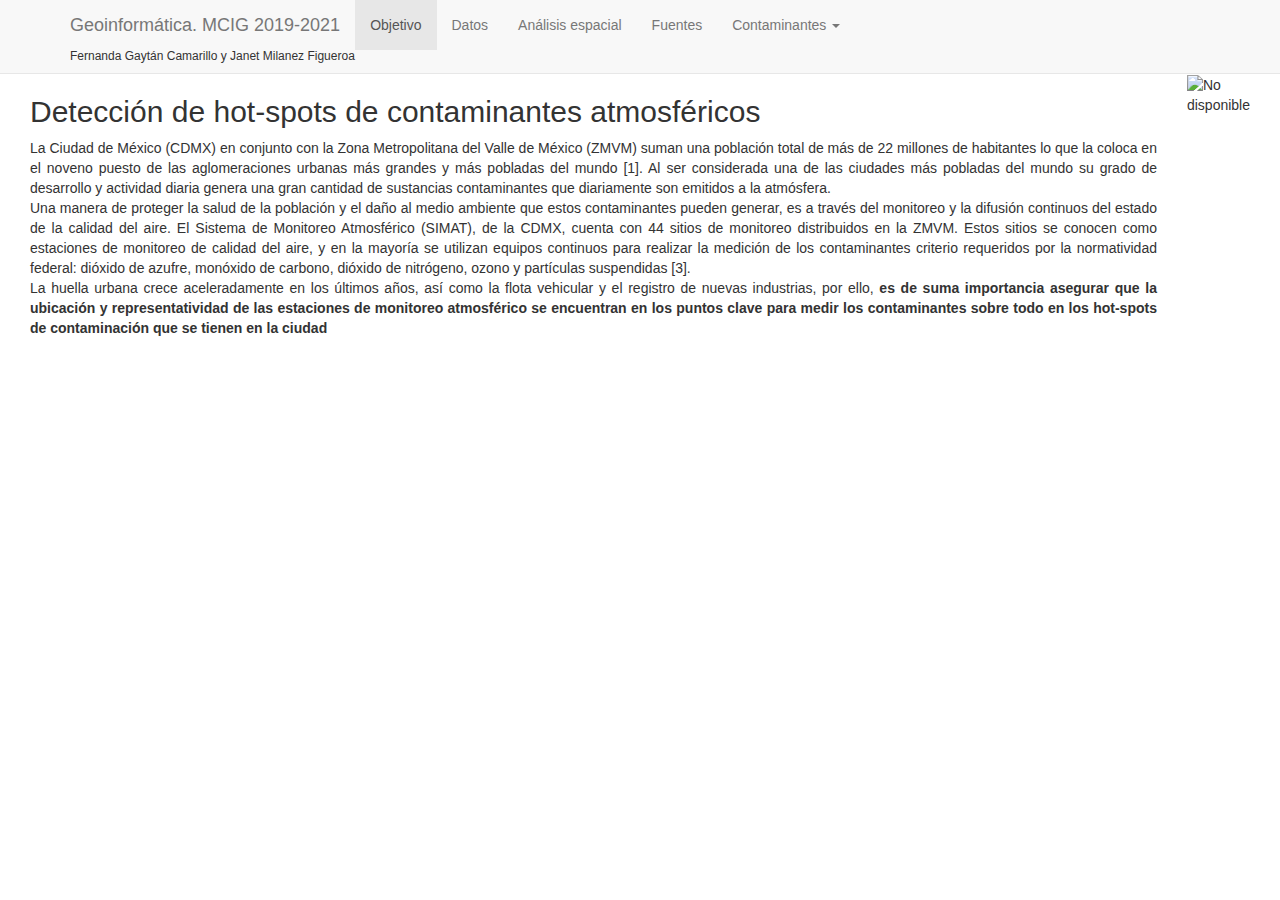
==== index.html @ a65ac137 "Empieza proyecto final" ====
<!DOCTYPE html>
<html>
        <head>
                <title>Trabajo final Geoinformatica</title>
                <meta charset="utf-8">
                <meta http-equiv="X-UA-Compatible" content="IE=edge,chrome=1">
            <meta name="description" content="Demo project with jQuery">
                <meta name="viewport" content="width=device-width, initial-scale=1">
                <link rel="stylesheet" href="https://maxcdn.bootstrapcdn.com/bootstrap/3.3.7/css/bootstrap.min.css" integrity="sha384-BVYiiSIFeK1dGmJRAkycuHAHRg32OmUcww7on3RYdg4Va+PmSTsz/K68vbdEjh4u" crossorigin="anonymous">
                <style type="text/css">
                        body > .container-fluid {
                                padding: 60px 15px 15px 15px;
                                display: flex;
                                text-align: justify;}
                        .box {padding: 15px 15px 15px 15px;}                           
                                      
                </style>
        </head>
        <body>
                <!-- Fixed navbar -->
    <nav class="navbar navbar-default navbar-fixed-top">
      <div class="container">
        <div class="navbar-header">
          <button type="button" class="navbar-toggle collapsed" data-toggle="collapse" data-target="#navbar" aria-expanded="false" aria-controls="navbar">
            <span class="sr-only">Toggle navigation</span>
            <span class="icon-bar"></span>
            <span class="icon-bar"></span>
            <span class="icon-bar"></span>
          </button>
          <a class="navbar-brand" href="#">Geoinformática. MCIG 2019-2021</a>
          <h6>Fernanda Gaytán Camarillo y Janet Milanez Figueroa</h6>
        </div>
        <div id="navbar" class="collapse navbar-collapse">
          <ul class="nav navbar-nav">
            <li class="active"><a href="index.html">Objetivo</a></li>
            <li><a href="datos.html">Datos</a></li>
            <li><a href="aespacial.html">Análisis espacial</a></li>
            <li><a href="#about">Fuentes</a></li>
            
            <li class="dropdown">
              <a href="#" class="dropdown-toggle" data-toggle="dropdown" role="button" aria-haspopup="true" aria-expanded="false">Contaminantes <span class="caret"></span></a>
              <ul class="dropdown-menu">
                <li><a href="#">Acción</a></li>
                <li><a href="#">Otra acción</a></li>
                <li><a href="#">Más acciones</a></li>
                <li role="separator" class="divider"></li>
                <li class="dropdown-header">Cabecera de navegación</li>
                <li><a href="#">Enlace separado</a></li>
                <li><a href="#">Otro enlace separado</a></li>
              </ul>
            </li>
          </ul>
        </div><!--/.nav-collapse -->
      </div>
    </nav>
    <!-- Begin page content -->
    <div id="container" class="container-fluid">
      <div class= "box">
        <h2>Detección de hot-spots de contaminantes atmosféricos</h2>
        <p>La Ciudad de México (CDMX) en conjunto con la Zona Metropolitana del Valle de México (ZMVM) suman 
          una población total de más de 22 millones de habitantes lo que la coloca en el noveno puesto de las 
          aglomeraciones urbanas más grandes y más pobladas del mundo [1]. Al ser considerada una de las ciudades más pobladas del mundo 
          su grado de desarrollo y actividad diaria genera una gran cantidad de sustancias 
          contaminantes que diariamente son emitidos a la atmósfera. <br>
          Una manera de proteger la salud de la población y el daño al medio ambiente que estos contaminantes
          pueden generar, es a través del monitoreo y la difusión continuos del estado de la calidad del aire.
          El Sistema de Monitoreo Atmosférico (SIMAT), de la CDMX, cuenta con 44 sitios de monitoreo distribuidos 
          en la ZMVM. Estos sitios se conocen como estaciones de monitoreo de calidad del aire, y en la mayoría 
          se utilizan equipos continuos para realizar la medición de los contaminantes criterio requeridos por la
           normatividad federal: dióxido de azufre, monóxido de carbono, dióxido de nitrógeno, ozono y partículas 
           suspendidas [3]. <br>
          La huella urbana crece aceleradamente en los últimos años, así como la flota vehicular y el 
           registro de nuevas industrias, por ello, <strong> es de suma importancia asegurar que la ubicación y representatividad de 
           las estaciones de monitoreo atmosférico se encuentran en los puntos clave para medir los contaminantes 
           sobre todo en los hot-spots de contaminación que se tienen en la ciudad </strong> </p>
      </div>
      <div class= "box">
        <img src="https://media.metrolatam.com/2020/02/16/calidaddelaire16-14e0da716af93de54414b579e1be0fb3-1200x0.jpg" width='600' height='500' alt="No disponible">    
      </div>
    </div>
        </body>
<script src="https://code.jquery.com/jquery-3.1.1.min.js" integrity="sha256-hVVnYaiADRTO2PzUGmuLJr8BLUSjGIZsDYGmIJLv2b8="
  crossorigin="anonymous"></script>
<script src="https://maxcdn.bootstrapcdn.com/bootstrap/3.3.7/js/bootstrap.min.js" integrity="sha384-Tc5IQib027qvyjSMfHjOMaLkfuWVxZxUPnCJA7l2mCWNIpG9mGCD8wGNIcPD7Txa" crossorigin="anonymous"></script>
<script type="text/javascript"></script>


</html>
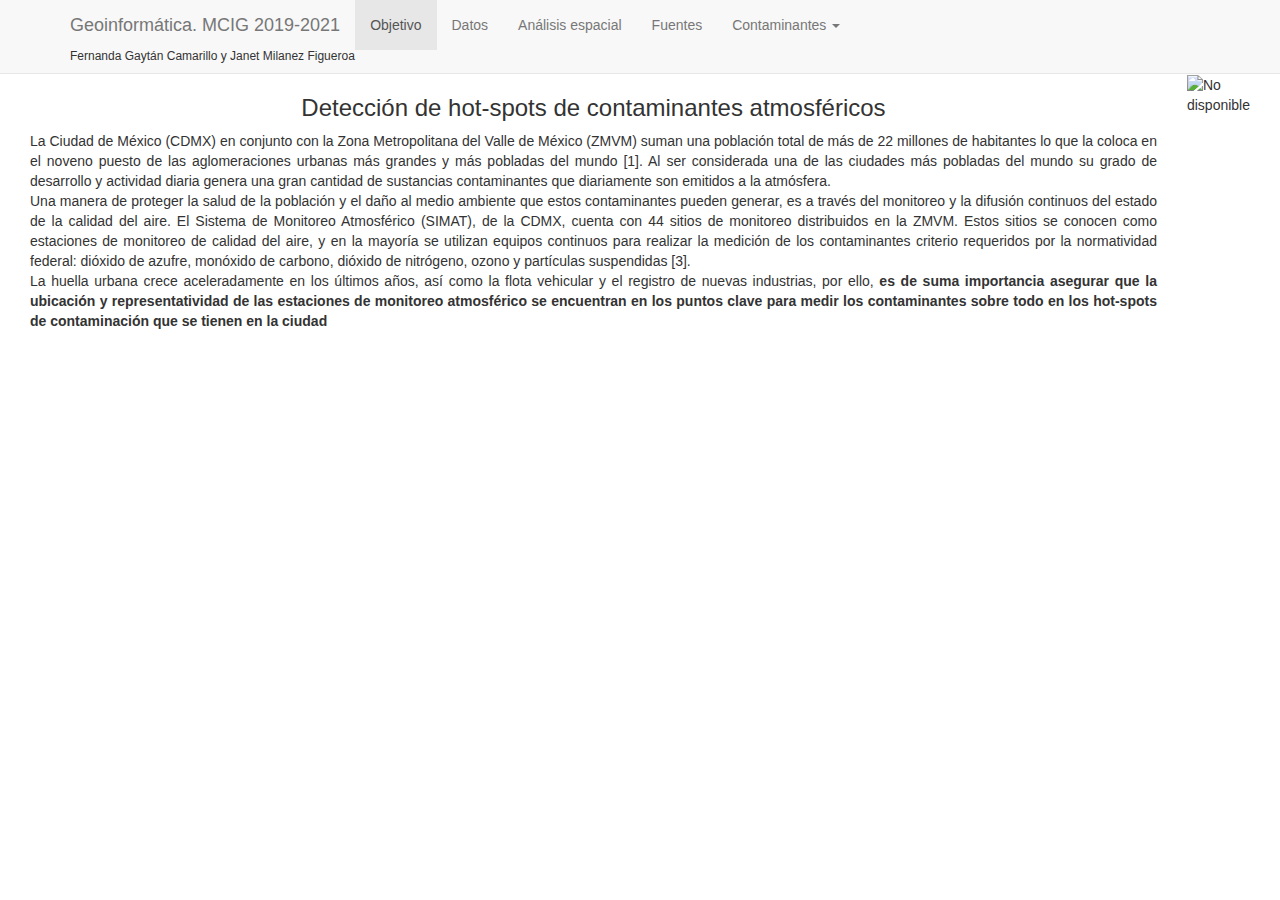
==== commit a99c42f8: "Detalles en links y fuentes" ====
--- a/index.html
+++ b/index.html
@@ -12,7 +12,8 @@
                                 padding: 60px 15px 15px 15px;
                                 display: flex;
                                 text-align: justify;}
-                        .box {padding: 15px 15px 15px 15px;}                           
+                        .box {padding: 15px 15px 15px 15px;} 
+                        h3 {text-align: center;}                          
                                       
                 </style>
         </head>
@@ -35,18 +36,20 @@
             <li class="active"><a href="index.html">Objetivo</a></li>
             <li><a href="datos.html">Datos</a></li>
             <li><a href="aespacial.html">Análisis espacial</a></li>
-            <li><a href="#about">Fuentes</a></li>
+            <li><a href="fuentes.html">Fuentes</a></li>
             
             <li class="dropdown">
               <a href="#" class="dropdown-toggle" data-toggle="dropdown" role="button" aria-haspopup="true" aria-expanded="false">Contaminantes <span class="caret"></span></a>
               <ul class="dropdown-menu">
-                <li><a href="#">Acción</a></li>
-                <li><a href="#">Otra acción</a></li>
-                <li><a href="#">Más acciones</a></li>
+                <li><a href="http://www.aire.cdmx.gob.mx/default.php?opc=%27ZaBhnmI=%27&dc=Yg==">Criterio de monitoreo</a></li>
+                <li><a href="http://www.aire.cdmx.gob.mx/default.php?opc=%27ZaBhnmI=%27&dc=Yw==">Normatividad</a></li>
+                <li><a href="http://www.aire.cdmx.gob.mx/default.php?opc=%27ZaBhnmI=%27&dc=ZA==">Estaciones</a></li>
                 <li role="separator" class="divider"></li>
-                <li class="dropdown-header">Cabecera de navegación</li>
-                <li><a href="#">Enlace separado</a></li>
-                <li><a href="#">Otro enlace separado</a></li>
+                <li class="dropdown-header">Más información</li>
+                <li><a href="http://www.aire.cdmx.gob.mx/default.php">Monitoreo atmosférico</a></li>
+                <li><a href="http://www.aire.cdmx.gob.mx/default.php?opc=Z6BhnmI=&dc=Zg==">Inventarios de emisiones</a></li>
+                <li><a href="http://www.aire.cdmx.gob.mx/default.php?opc=%27Y6BhnmKkZg==%27">Partículas suspendidas</a></li>
+                <li><a href="http://www.aire.cdmx.gob.mx/default.php?opc=%27Y6BhnmKkZA==%27">NOx</a></li>
               </ul>
             </li>
           </ul>
@@ -56,7 +59,7 @@
     <!-- Begin page content -->
     <div id="container" class="container-fluid">
       <div class= "box">
-        <h2>Detección de hot-spots de contaminantes atmosféricos</h2>
+        <h3>Detección de hot-spots de contaminantes atmosféricos</h3>
         <p>La Ciudad de México (CDMX) en conjunto con la Zona Metropolitana del Valle de México (ZMVM) suman 
           una población total de más de 22 millones de habitantes lo que la coloca en el noveno puesto de las 
           aglomeraciones urbanas más grandes y más pobladas del mundo [1]. Al ser considerada una de las ciudades más pobladas del mundo 
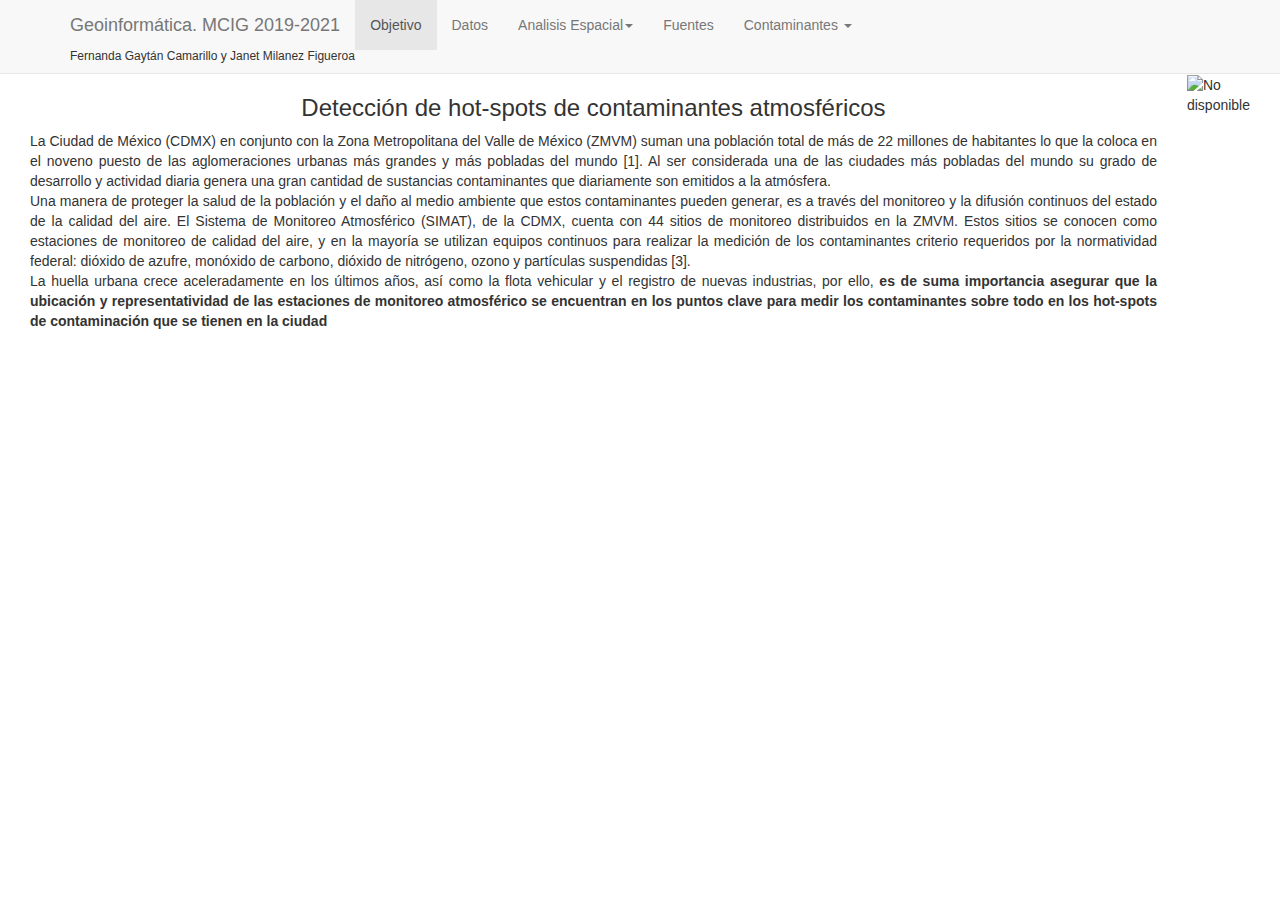
==== commit 7aac83ca: "Falta Visto Bueno info2,casi me infarto" ====
--- a/index.html
+++ b/index.html
@@ -34,8 +34,15 @@
         <div id="navbar" class="collapse navbar-collapse">
           <ul class="nav navbar-nav">
             <li class="active"><a href="index.html">Objetivo</a></li>
-            <li><a href="datos.html">Datos</a></li>
-            <li><a href="aespacial.html">Análisis espacial</a></li>
+            <li><a href="datos_tf.html">Datos</a></li>
+            <li class="dropdown">
+              <a href="#" class="dropdown-toggle" data-toggle="dropdown" role="button" aria-haspopup="true" aria-expanded="false">Analisis Espacial<span class="caret"></span></a>
+              <ul class="dropdown-menu">
+                <li><a href="aespacial.html">Autocorrelación</a></li>
+                <li><a href="ppp.html">Patrones Puntuales</a></li>
+                <li><a href="mapa_temp.html">Mapa</a></li>  
+              </ul>
+            </li>
             <li><a href="fuentes.html">Fuentes</a></li>
             
             <li class="dropdown">
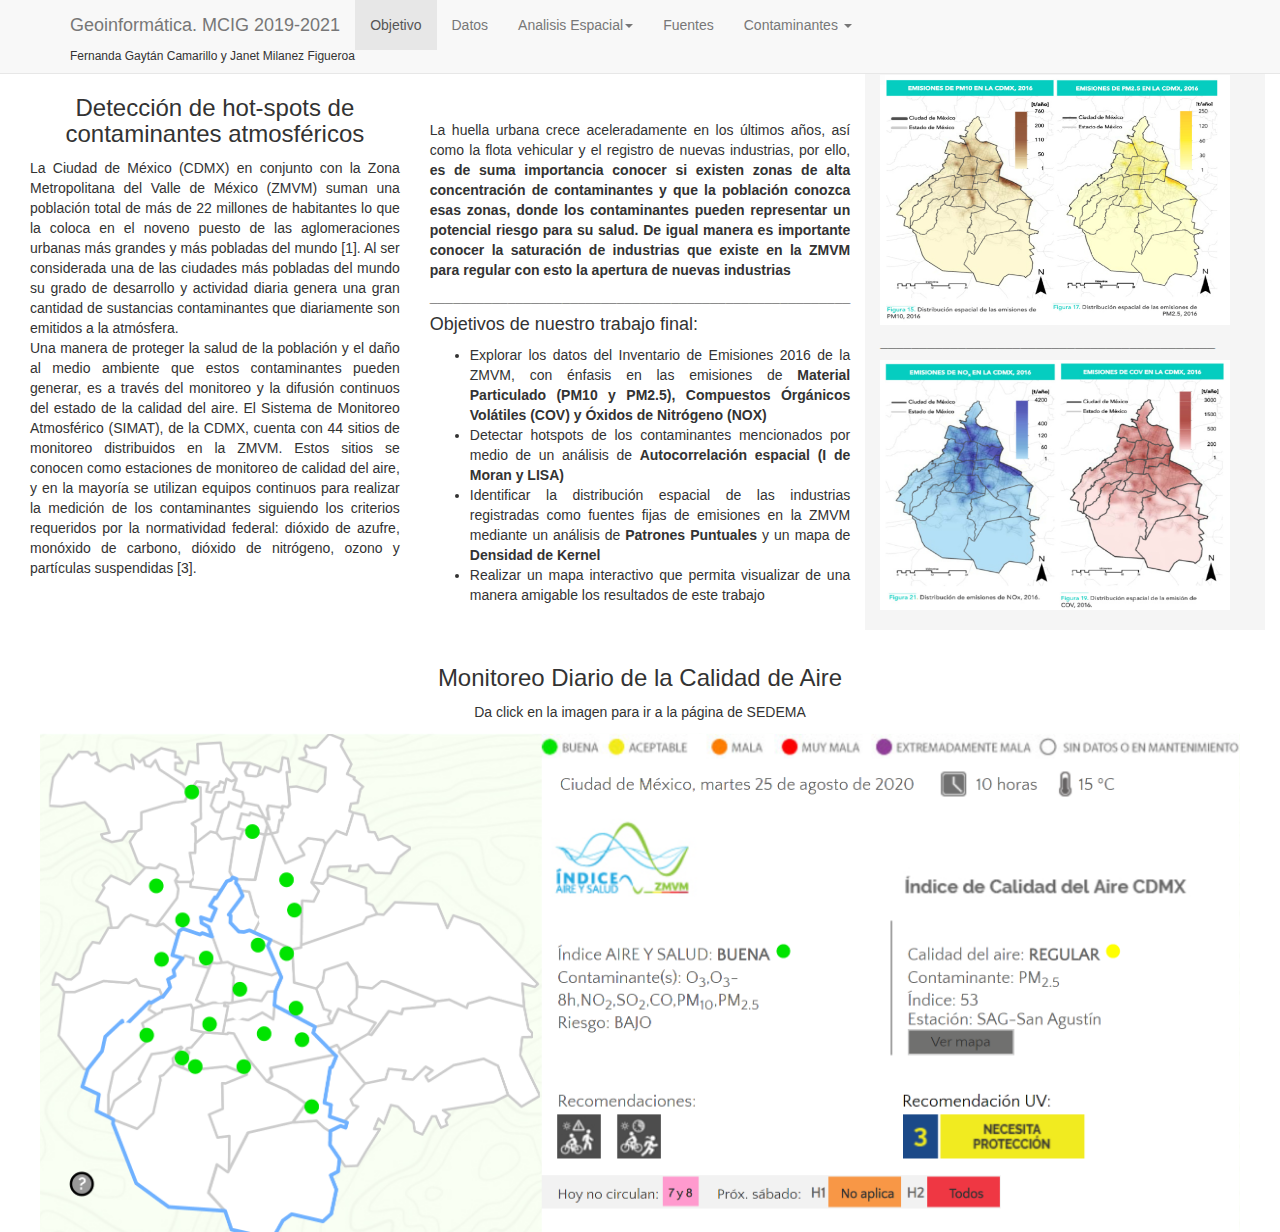
==== commit d698c20f: "Listo visto bueno" ====
--- a/index.html
+++ b/index.html
@@ -12,8 +12,12 @@
                                 padding: 60px 15px 15px 15px;
                                 display: flex;
                                 text-align: justify;}
-                        .box {padding: 15px 15px 15px 15px;} 
-                        h3 {text-align: center;}                          
+                        .box {padding: 15px 15px 15px 15px;
+                              -ms-flex: 1; 
+                                flex: 1;}
+                        #linea {padding-top: 60px;} 
+                        h3 {text-align: center;} 
+                        .diario{text-align: center;}                         
                                       
                 </style>
         </head>
@@ -76,17 +80,41 @@
           pueden generar, es a través del monitoreo y la difusión continuos del estado de la calidad del aire.
           El Sistema de Monitoreo Atmosférico (SIMAT), de la CDMX, cuenta con 44 sitios de monitoreo distribuidos 
           en la ZMVM. Estos sitios se conocen como estaciones de monitoreo de calidad del aire, y en la mayoría 
-          se utilizan equipos continuos para realizar la medición de los contaminantes criterio requeridos por la
-           normatividad federal: dióxido de azufre, monóxido de carbono, dióxido de nitrógeno, ozono y partículas 
-           suspendidas [3]. <br>
-          La huella urbana crece aceleradamente en los últimos años, así como la flota vehicular y el 
-           registro de nuevas industrias, por ello, <strong> es de suma importancia asegurar que la ubicación y representatividad de 
-           las estaciones de monitoreo atmosférico se encuentran en los puntos clave para medir los contaminantes 
-           sobre todo en los hot-spots de contaminación que se tienen en la ciudad </strong> </p>
+          se utilizan equipos continuos para realizar la medición de los contaminantes siguiendo los criterios requeridos por la
+          normatividad federal: dióxido de azufre, monóxido de carbono, dióxido de nitrógeno, ozono y partículas 
+          suspendidas [3].</p>
       </div>
-      <div class= "box">
-        <img src="https://media.metrolatam.com/2020/02/16/calidaddelaire16-14e0da716af93de54414b579e1be0fb3-1200x0.jpg" width='600' height='500' alt="No disponible">    
+      <div id= "linea" class= "box">
+        <p>La huella urbana crece aceleradamente en los últimos años, así como la flota vehicular y el 
+          registro de nuevas industrias, por ello, <strong> es de suma importancia conocer si existen zonas de 
+          alta concentración de contaminantes y que la población conozca esas zonas, donde los contaminantes
+          pueden representar un potencial riesgo para su salud. De igual manera es importante conocer la 
+          saturación de industrias que existe en la ZMVM para regular con esto la apertura de nuevas industrias</strong></p>
+        <h5><strong> ______________________________________________________</strong> </h5>
+        <h4>Objetivos de nuestro trabajo final:</h4>
+        <ul>
+          <li>Explorar los datos del Inventario de Emisiones 2016 de la ZMVM, con énfasis en las emisiones
+            de <strong>Material Particulado (PM10 y PM2.5), Compuestos Órgánicos Volátiles (COV) y Óxidos de 
+            Nitrógeno (NOX)</strong></li>
+          <li>Detectar hotspots de los contaminantes mencionados por medio de un análisis de <strong>Autocorrelación
+            espacial (I de Moran y LISA)</strong></li>
+          <li>Identificar la distribución espacial de las industrias registradas como fuentes fijas de emisiones
+            en la ZMVM mediante un análisis de <strong>Patrones Puntuales</strong> y un mapa de <strong>Densidad
+              de Kernel</strong></li>
+          <li>Realizar un mapa interactivo que permita visualizar de una manera amigable los resultados de este 
+            trabajo</li>
+        </ul>   
       </div>
+      <div class= "box" style="background-color: whitesmoke;">
+        <a href="http://www.aire.cdmx.gob.mx/default.php?opc=%27ZKBhnmWkYg==%27"><img src="PM10y25.PNG" width="350" height="250" alt="No disponible"></a>
+        <h5><strong> ___________________________________________</strong> </h5>
+        <a href="http://www.aire.cdmx.gob.mx/default.php?opc=%27ZKBhnmWkYQ==%27"><img src="noxycov.PNG" width="350" height="250" alt="No disponible"></a>
+      </div>
+    </div>
+    <div class= "diario">
+      <h3>Monitoreo Diario de la Calidad de Aire</h3>
+      <p>Da click en la imagen para ir a la página de SEDEMA</p>
+      <a href="http://www.aire.cdmx.gob.mx/default.php"><img src="monitoreo_diario.PNG" width="1200" height="500" alt="No disponible"></a>
     </div>
         </body>
 <script src="https://code.jquery.com/jquery-3.1.1.min.js" integrity="sha256-hVVnYaiADRTO2PzUGmuLJr8BLUSjGIZsDYGmIJLv2b8="
